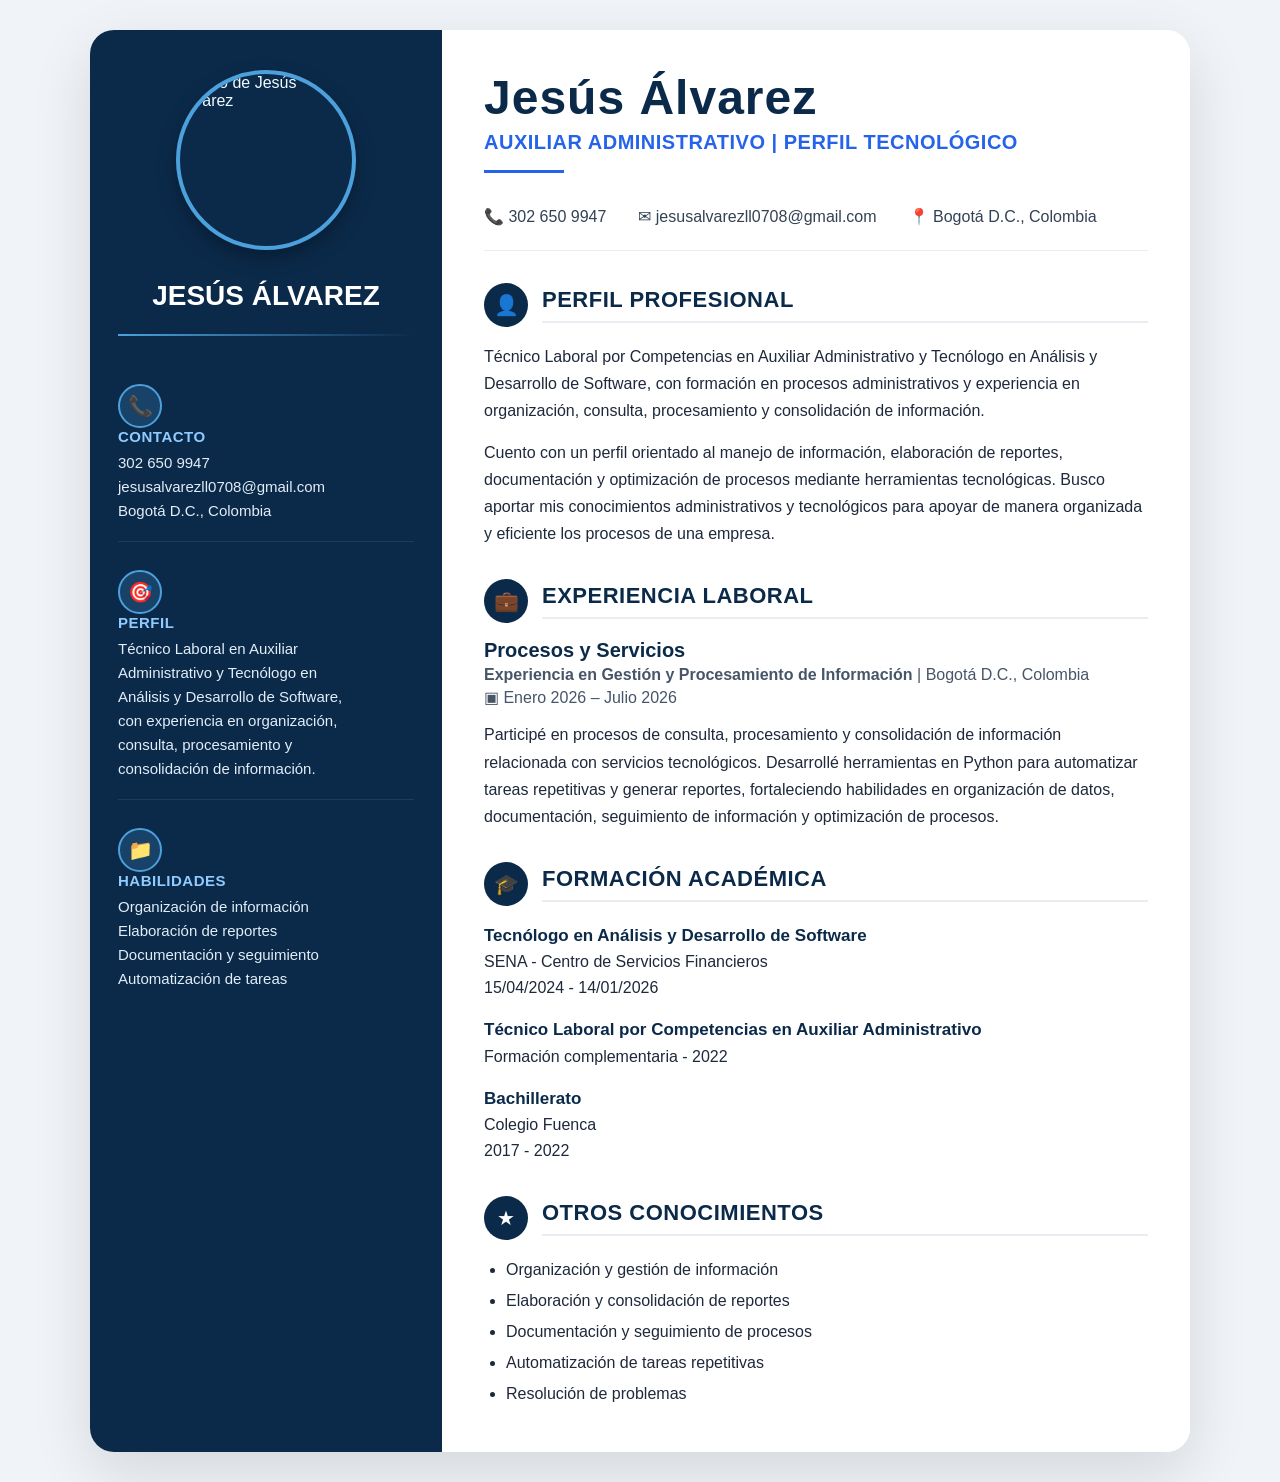
==== administrativo.html @ 8bf8ccab "Add files via upload subiendo archivo por archivo" ====
<!DOCTYPE html>
<html lang="es">
<head>
    <meta charset="UTF-8" />
    <meta name="viewport" content="width=device-width, initial-scale=1.0" />
    <title>Hoja de Vida - Jesús Álvarez (Administrativo)</title>
    <link rel="stylesheet" href="css/estilos.css" />
</head>
<body>
    <div class="cv">
        <!-- BARRA LATERAL -->
        <aside class="sidebar">
            <div class="photo">
                <img src="img/foto.jpg" alt="Foto de Jesús Álvarez" />
            </div>
            <div class="side-title">Jesús Álvarez</div>
            <div class="line"></div>

            <div class="skill">
                <div class="skill-icon">📞</div>
                <div class="skill-content">
                    <h3>Contacto</h3>
                    <p>302 650 9947<br>jesusalvarezll0708@gmail.com<br>Bogotá D.C., Colombia</p>
                </div>
            </div>

            <div class="skill">
                <div class="skill-icon">🎯</div>
                <div class="skill-content">
                    <h3>Perfil</h3>
                    <p>Técnico Laboral en Auxiliar Administrativo y Tecnólogo en Análisis y Desarrollo de Software, con experiencia en organización, consulta, procesamiento y consolidación de información.</p>
                </div>
            </div>

            <div class="skill">
                <div class="skill-icon">📁</div>
                <div class="skill-content">
                    <h3>Habilidades</h3>
                    <p>Organización de información<br>Elaboración de reportes<br>Documentación y seguimiento<br>Automatización de tareas</p>
                </div>
            </div>
        </aside>

        <!-- CONTENIDO PRINCIPAL -->
        <main class="main">
            <h1 class="name">Jesús Álvarez</h1>
            <div class="role">Auxiliar Administrativo | Perfil Tecnológico</div>
            <div class="topline"></div>

            <div class="contact">
                <span>📞 302 650 9947</span>
                <span>✉ jesusalvarezll0708@gmail.com</span>
                <span>📍 Bogotá D.C., Colombia</span>
            </div>

            <!-- PERFIL -->
            <section class="section">
                <div class="section-head">
                    <div class="section-icon">👤</div>
                    <h2>Perfil Profesional</h2>
                </div>
                <p>Técnico Laboral por Competencias en Auxiliar Administrativo y Tecnólogo en Análisis y Desarrollo de Software, con formación en procesos administrativos y experiencia en organización, consulta, procesamiento y consolidación de información.</p>
                <p>Cuento con un perfil orientado al manejo de información, elaboración de reportes, documentación y optimización de procesos mediante herramientas tecnológicas. Busco aportar mis conocimientos administrativos y tecnológicos para apoyar de manera organizada y eficiente los procesos de una empresa.</p>
            </section>

            <!-- EXPERIENCIA -->
            <section class="section">
                <div class="section-head">
                    <div class="section-icon">💼</div>
                    <h2>Experiencia Laboral</h2>
                </div>
                <div class="company">Procesos y Servicios</div>
                <div class="job"><b>Experiencia en Gestión y Procesamiento de Información</b> | Bogotá D.C., Colombia</div>
                <div class="job">▣ Enero 2026 – Julio 2026</div>
                <p style="margin-top:14px">Participé en procesos de consulta, procesamiento y consolidación de información relacionada con servicios tecnológicos. Desarrollé herramientas en Python para automatizar tareas repetitivas y generar reportes, fortaleciendo habilidades en organización de datos, documentación, seguimiento de información y optimización de procesos.</p>
            </section>

            <!-- FORMACIÓN -->
            <section class="section">
                <div class="section-head">
                    <div class="section-icon">🎓</div>
                    <h2>Formación Académica</h2>
                </div>
                <div class="edu">
                    <strong>Tecnólogo en Análisis y Desarrollo de Software</strong><br />
                    SENA - Centro de Servicios Financieros<br />
                    15/04/2024 - 14/01/2026
                </div>
                <div class="edu">
                    <strong>Técnico Laboral por Competencias en Auxiliar Administrativo</strong><br />
                    Formación complementaria - 2022
                </div>
                <div class="edu">
                    <strong>Bachillerato</strong><br />
                    Colegio Fuenca<br />
                    2017 - 2022
                </div>
            </section>

            <!-- CONOCIMIENTOS -->
            <section class="section">
                <div class="section-head">
                    <div class="section-icon">★</div>
                    <h2>Otros Conocimientos</h2>
                </div>
                <ul>
                    <li>Organización y gestión de información</li>
                    <li>Elaboración y consolidación de reportes</li>
                    <li>Documentación y seguimiento de procesos</li>
                    <li>Automatización de tareas repetitivas</li>
                    <li>Resolución de problemas</li>
                </ul>
            </section>
        </main>
    </div>
</body>
</html>
---- css/estilos.css ----
/* ============================================
   RESET Y BASE (compartido)
   ============================================ */
* {
    box-sizing: border-box;
    margin: 0;
    padding: 0;
}

body {
    font-family: 'Segoe UI', Roboto, Arial, sans-serif;
    background: #f0f4f8;
    color: #1e293b;
    min-height: 100vh;
    display: flex;
    align-items: center;
    justify-content: center;
    padding: 30px 20px;
}

/* ============================================
   LANDING PAGE (index.html)
   ============================================ */
.landing {
    max-width: 1100px;
    width: 100%;
    background: #ffffff;
    border-radius: 32px;
    box-shadow: 0 25px 70px rgba(0, 0, 0, 0.10);
    padding: 50px 45px;
    text-align: center;
}

.landing-header {
    margin-bottom: 40px;
}

.landing-header h1 {
    font-size: 42px;
    font-weight: 700;
    color: #0b2a4a;
    letter-spacing: 1px;
}

.landing-header h1 span {
    color: #2563eb;
}

.landing-header p {
    font-size: 18px;
    color: #475569;
    margin-top: 8px;
}

.divider {
    width: 80px;
    height: 4px;
    background: linear-gradient(90deg, #2563eb, #4ca1dd);
    margin: 16px auto 0;
    border-radius: 4px;
}

.cards {
    display: grid;
    grid-template-columns: repeat(auto-fit, minmax(260px, 1fr));
    gap: 30px;
    margin-top: 10px;
}

.card {
    background: #f8fafc;
    border-radius: 20px;
    padding: 35px 25px 30px;
    text-decoration: none;
    color: inherit;
    transition: all 0.25s ease;
    border: 2px solid transparent;
    box-shadow: 0 4px 12px rgba(0, 0, 0, 0.03);
}

.card:hover {
    transform: translateY(-8px);
    border-color: #2563eb;
    box-shadow: 0 16px 40px rgba(37, 99, 235, 0.10);
    background: #ffffff;
}

.card-icon {
    font-size: 48px;
    display: block;
    margin-bottom: 16px;
}

.card h3 {
    font-size: 22px;
    font-weight: 700;
    color: #0b2a4a;
    margin-bottom: 6px;
}

.card p {
    font-size: 16px;
    color: #64748b;
    line-height: 1.6;
    margin: 0;
}

.card .tag {
    display: inline-block;
    margin-top: 14px;
    font-size: 14px;
    font-weight: 600;
    color: #2563eb;
    background: rgba(37, 99, 235, 0.08);
    padding: 4px 18px;
    border-radius: 30px;
}

.landing-footer {
    margin-top: 45px;
    font-size: 15px;
    color: #94a3b8;
    border-top: 1px solid #e9edf2;
    padding-top: 25px;
}

.landing-footer a {
    color: #2563eb;
    text-decoration: none;
    font-weight: 500;
}

.landing-footer a:hover {
    text-decoration: underline;
}

/* ============================================
   HOJAS DE VIDA (administrativo, cloud, unificado)
   ============================================ */
.cv {
    max-width: 1100px;
    width: 100%;
    display: grid;
    grid-template-columns: 32% 68%;
    background: #ffffff;
    border-radius: 24px;
    overflow: hidden;
    box-shadow: 0 20px 60px rgba(0, 0, 0, 0.12);
}

.sidebar {
    background: #0b2a4a;
    color: #f0f9ff;
    padding: 40px 28px;
    display: flex;
    flex-direction: column;
    gap: 10px;
}

.photo {
    width: 180px;
    height: 180px;
    border-radius: 50%;
    overflow: hidden;
    margin: 0 auto 20px;
    border: 4px solid #4ca1dd;
    box-shadow: 0 8px 20px rgba(0, 0, 0, 0.3);
}

.photo img {
    width: 100%;
    height: 100%;
    object-fit: cover;
}

.side-title {
    font-size: 28px;
    font-weight: 700;
    text-transform: uppercase;
    text-align: center;
    color: #ffffff;
}

.line {
    height: 2px;
    background: linear-gradient(90deg, #4ca1dd, transparent);
    margin: 12px 0 20px 0;
}

.skill {
    padding: 18px 0;
    border-bottom: 1px solid rgba(255, 255, 255, 0.08);
}

.skill:last-child {
    border-bottom: none;
}

.skill-icon {
    display: inline-flex;
    align-items: center;
    justify-content: center;
    width: 44px;
    height: 44px;
    border-radius: 50%;
    background: rgba(76, 161, 221, 0.2);
    border: 2px solid #4ca1dd;
    font-size: 20px;
    margin-right: 14px;
    vertical-align: top;
    flex-shrink: 0;
}

.skill-content {
    display: inline-block;
    width: calc(100% - 62px);
    vertical-align: top;
}

.skill h3 {
    font-size: 15px;
    font-weight: 600;
    text-transform: uppercase;
    letter-spacing: 0.5px;
    color: #8fcbff;
    margin: 0 0 6px 0;
}

.skill p {
    font-size: 15px;
    line-height: 1.6;
    margin: 0;
    color: #e2edf7;
}

.main {
    padding: 40px 42px;
    background: #ffffff;
}

.name {
    font-size: 48px;
    font-weight: 700;
    letter-spacing: 1px;
    color: #0b2a4a;
    margin: 0;
}

.role {
    font-size: 20px;
    font-weight: 600;
    color: #2563eb;
    text-transform: uppercase;
    letter-spacing: 0.5px;
    margin: 6px 0 16px 0;
}

.topline {
    border-top: 3px solid #2563eb;
    width: 80px;
    margin-bottom: 20px;
}

.contact {
    display: flex;
    flex-wrap: wrap;
    gap: 18px 32px;
    padding: 14px 0 24px 0;
    font-size: 16px;
    color: #334155;
    border-bottom: 1px solid #e9edf2;
}

.contact span {
    display: flex;
    align-items: center;
    gap: 8px;
}

.section {
    margin-top: 32px;
}

.section-head {
    display: flex;
    align-items: center;
    gap: 14px;
    margin-bottom: 16px;
}

.section-icon {
    width: 44px;
    height: 44px;
    border-radius: 50%;
    background: #0b2a4a;
    color: #fff;
    display: flex;
    align-items: center;
    justify-content: center;
    font-size: 20px;
    flex-shrink: 0;
}

h2 {
    font-size: 22px;
    font-weight: 700;
    text-transform: uppercase;
    letter-spacing: 0.5px;
    color: #0b2a4a;
    border-bottom: 2px solid #e9edf2;
    padding-bottom: 8px;
    margin: 0;
    flex: 1;
}

p {
    font-size: 16px;
    line-height: 1.7;
    color: #1e293b;
    margin: 0 0 14px 0;
}

.company {
    font-size: 20px;
    font-weight: 700;
    color: #0b2a4a;
}

.job {
    font-size: 16px;
    color: #475569;
    margin: 4px 0 2px 0;
}

.edu {
    margin-bottom: 16px;
    font-size: 16px;
    line-height: 1.6;
}

.edu strong {
    color: #0b2a4a;
    font-size: 17px;
}

ul {
    padding-left: 22px;
    margin: 6px 0 0 0;
}

li {
    font-size: 16px;
    line-height: 1.7;
    color: #1e293b;
    margin-bottom: 4px;
}

/* ============================================
   RESPONSIVE
   ============================================ */
@media (max-width: 800px) {
    body {
        padding: 16px;
    }

    .landing {
        padding: 30px 20px;
    }

    .landing-header h1 {
        font-size: 30px;
    }

    .cards {
        grid-template-columns: 1fr;
        gap: 18px;
    }

    .card {
        padding: 25px 20px;
    }

    .cv {
        grid-template-columns: 1fr;
        border-radius: 16px;
    }

    .sidebar {
        padding: 30px 20px;
    }

    .photo {
        width: 150px;
        height: 150px;
    }

    .main {
        padding: 28px 22px;
    }

    .name {
        font-size: 36px;
    }

    .role {
        font-size: 17px;
    }

    .contact {
        flex-direction: column;
        gap: 6px;
    }
}
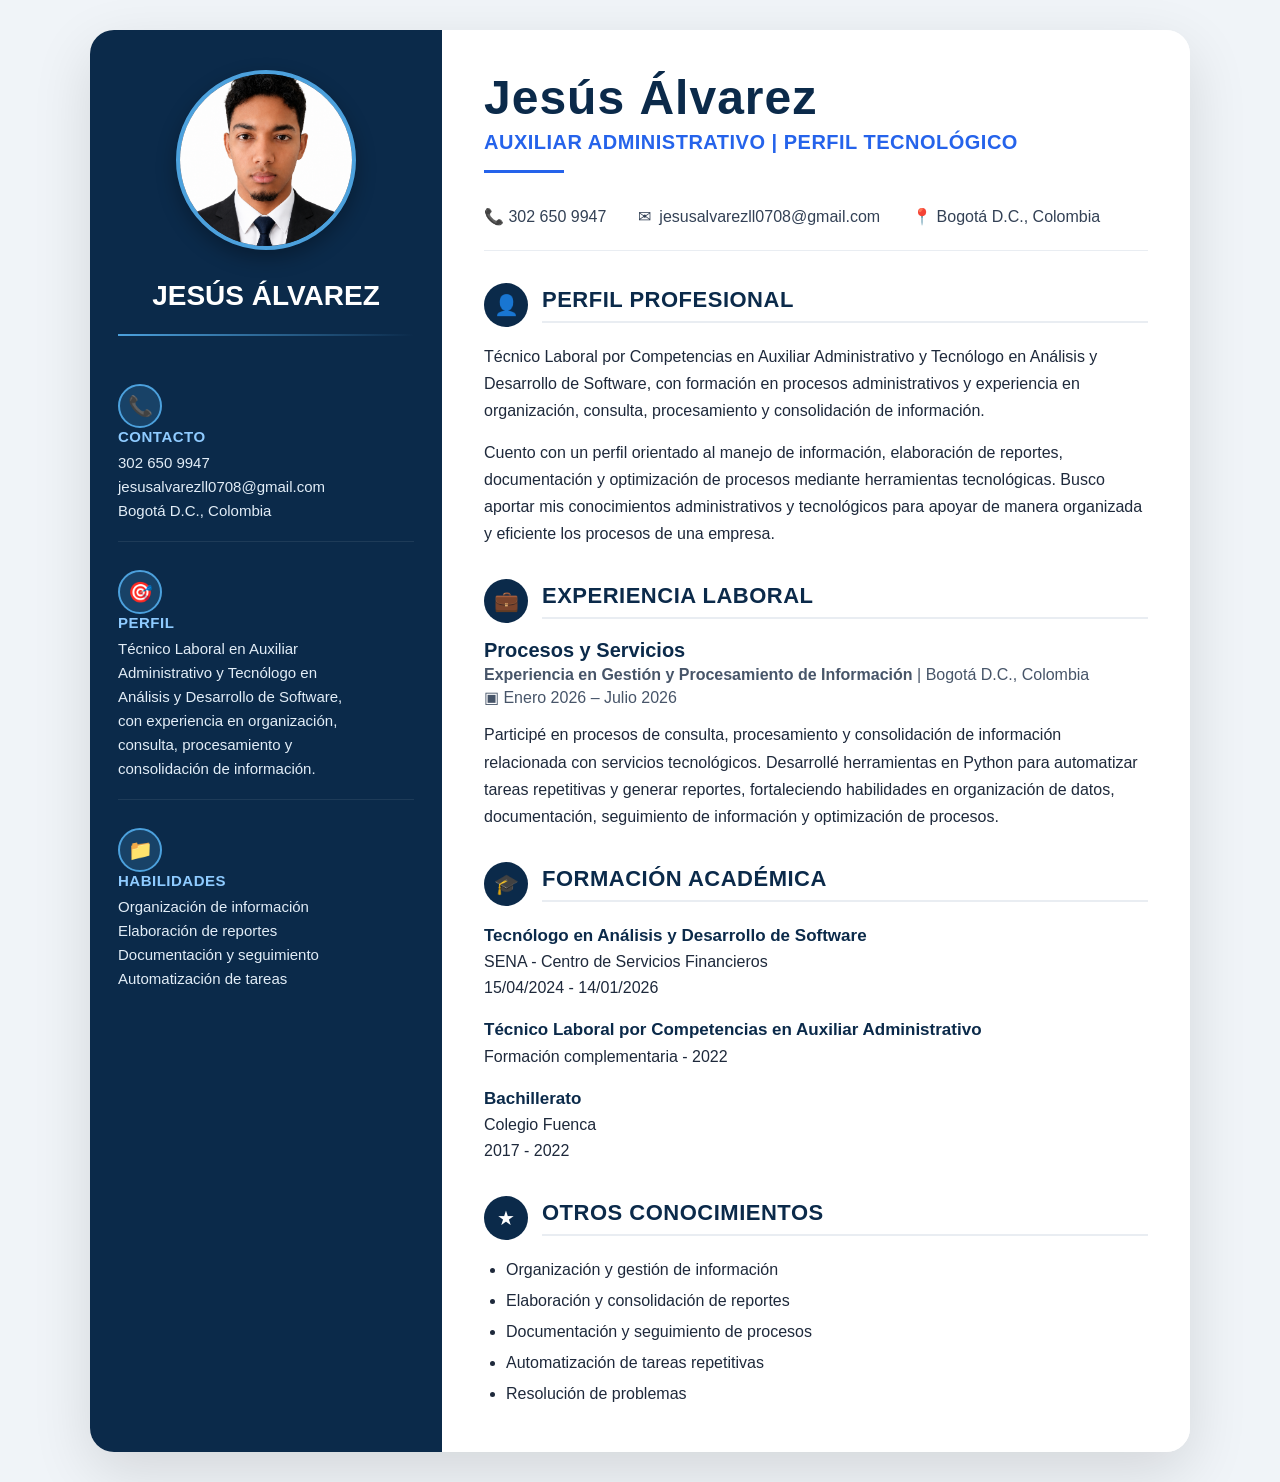
==== commit 11f8c0d8: "separacion de js" ====
--- a/administrativo.html
+++ b/administrativo.html
@@ -11,7 +11,7 @@
         <!-- BARRA LATERAL -->
         <aside class="sidebar">
             <div class="photo">
-                <img src="img/foto.jpg" alt="Foto de Jesús Álvarez" />
+                <img src="img/foto.png" alt="Foto de Jesús Álvarez" />
             </div>
             <div class="side-title">Jesús Álvarez</div>
             <div class="line"></div>
@@ -20,7 +20,7 @@
                 <div class="skill-icon">📞</div>
                 <div class="skill-content">
                     <h3>Contacto</h3>
-                    <p>302 650 9947<br>jesusalvarezll0708@gmail.com<br>Bogotá D.C., Colombia</p>
+                    <p>302 650 9947<br><span class="email-text">cargando correo...</span><br>Bogotá D.C., Colombia</p>
                 </div>
             </div>
 
@@ -49,7 +49,7 @@
 
             <div class="contact">
                 <span>📞 302 650 9947</span>
-                <span>✉ jesusalvarezll0708@gmail.com</span>
+                <span>✉ <span class="email-text">cargando correo...</span></span>
                 <span>📍 Bogotá D.C., Colombia</span>
             </div>
 
@@ -113,5 +113,6 @@
             </section>
         </main>
     </div>
+    <script src="js/email.js" defer></script>
 </body>
-</html>+</html>
--- a/css/estilos.css
+++ b/css/estilos.css
@@ -356,6 +356,18 @@
 }
 
 /* ============================================
+   UNIFICADO: distribución de la barra lateral
+   ============================================ */
+.cv-unificado .sidebar {
+    justify-content: space-evenly;
+}
+
+.cv-unificado .skill-icon {
+    background: rgba(76, 161, 221, 0.32);
+    box-shadow: 0 0 0 4px rgba(76, 161, 221, 0.12);
+}
+
+/* ============================================
    RESPONSIVE
    ============================================ */
 @media (max-width: 800px) {
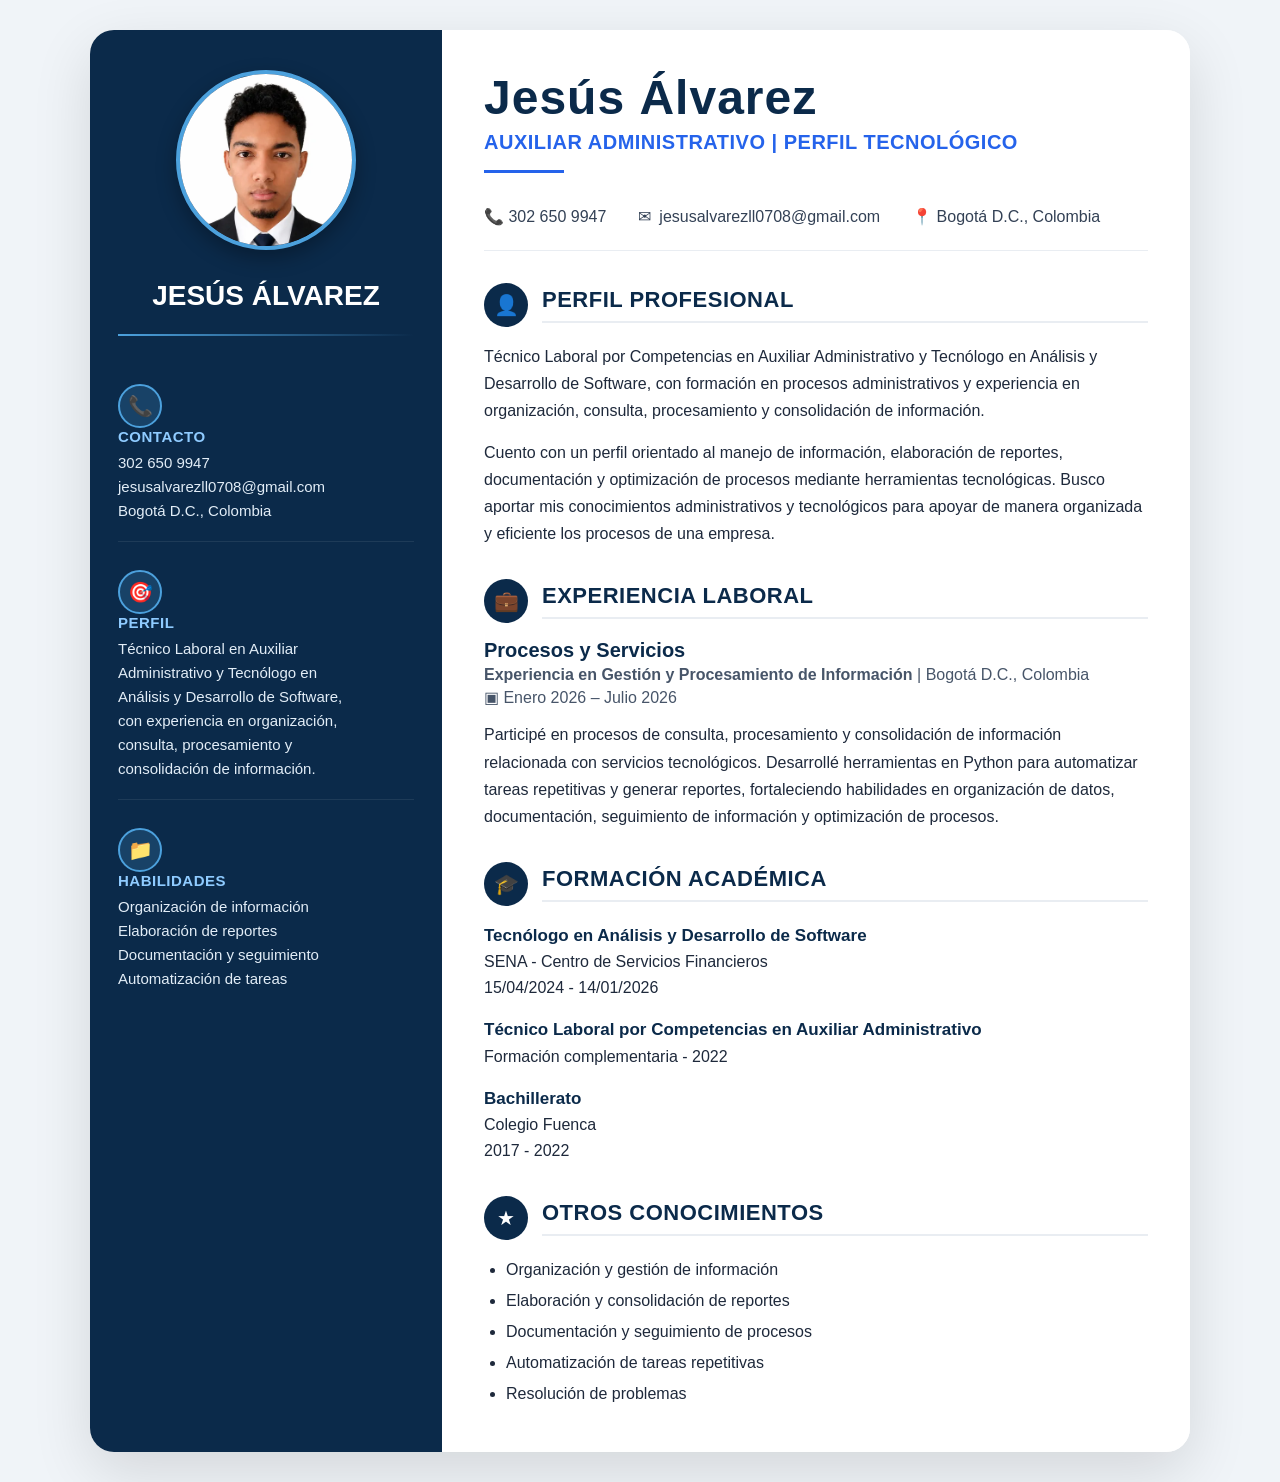
==== commit bc3cd740: "obtimizacion foto" ====
--- a/administrativo.html
+++ b/administrativo.html
@@ -11,7 +11,7 @@
         <!-- BARRA LATERAL -->
         <aside class="sidebar">
             <div class="photo">
-                <img src="img/foto.png" alt="Foto de Jesús Álvarez" />
+                <img src="img/foto.webp" alt="Foto de Jesús Álvarez" />
             </div>
             <div class="side-title">Jesús Álvarez</div>
             <div class="line"></div>
--- a/css/estilos.css
+++ b/css/estilos.css
@@ -171,6 +171,7 @@
     width: 100%;
     height: 100%;
     object-fit: cover;
+    object-position: 50% 20%;
 }
 
 .side-title {
